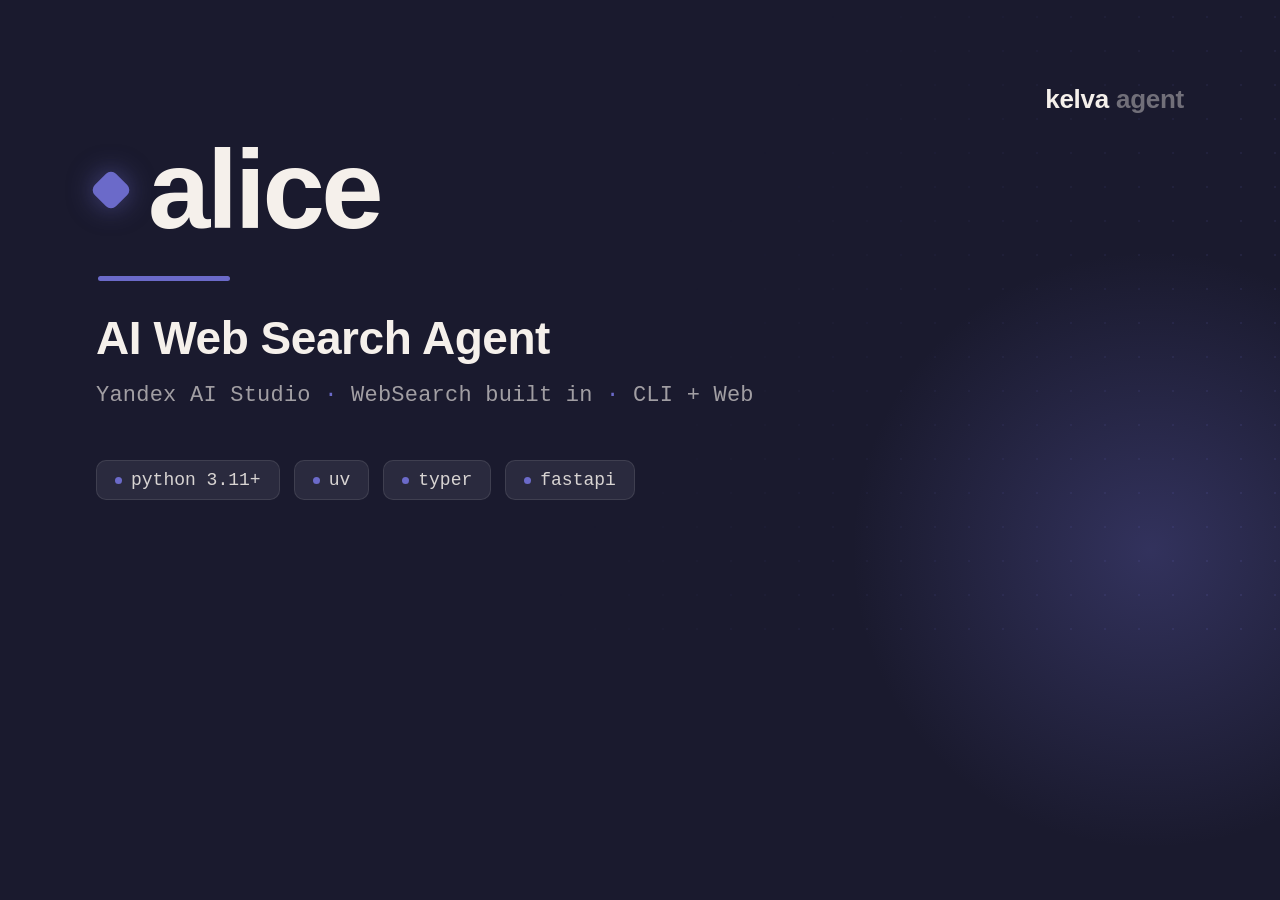
==== assets/social-preview.html @ a9f425ef "chore: Kelva rebrand — new social preview + README - Regenerate social-preview.png as a Kelva-brande" ====
<!DOCTYPE html>
<html lang="en">
<head>
<meta charset="UTF-8" />
<style>
  /* Kelva self-hosted fonts — absolute file:// paths so Chrome headless loads them at render time. */
  @font-face {
    font-family: 'LINE Seed JP';
    font-weight: 400; font-style: normal; font-display: block;
    src: url('file:///D:/Downloads/SynologyDrive/kelvatech/SharedWorkspace/assets/fonts/lineseed/lineseedjp-400-latin.woff2') format('woff2');
  }
  @font-face {
    font-family: 'LINE Seed JP';
    font-weight: 700; font-style: normal; font-display: block;
    src: url('file:///D:/Downloads/SynologyDrive/kelvatech/SharedWorkspace/assets/fonts/lineseed/lineseedjp-700-latin.woff2') format('woff2');
  }
  @font-face {
    font-family: 'LINE Seed JP';
    font-weight: 800; font-style: normal; font-display: block;
    src: url('file:///D:/Downloads/SynologyDrive/kelvatech/SharedWorkspace/assets/fonts/lineseed/lineseedjp-800-latin.woff2') format('woff2');
  }
  @font-face {
    font-family: 'JetBrains Mono';
    font-weight: 400; font-style: normal; font-display: block;
    src: url('file:///D:/Downloads/SynologyDrive/kelvatech/SharedWorkspace/assets/fonts/lineseed/jetbrainsmono-400-latin-fs.woff2') format('woff2');
  }
  @font-face {
    font-family: 'JetBrains Mono';
    font-weight: 500; font-style: normal; font-display: block;
    src: url('file:///D:/Downloads/SynologyDrive/kelvatech/SharedWorkspace/assets/fonts/lineseed/jetbrainsmono-500-latin-fs.woff2') format('woff2');
  }
  @font-face {
    font-family: 'JetBrains Mono';
    font-weight: 600; font-style: normal; font-display: block;
    src: url('file:///D:/Downloads/SynologyDrive/kelvatech/SharedWorkspace/assets/fonts/lineseed/jetbrainsmono-600-latin-fs.woff2') format('woff2');
  }

  * { margin: 0; padding: 0; box-sizing: border-box; }

  :root {
    --charcoal: #1A1A2E;
    --charcoal-soft: #2A2A3E;
    --cream: #F5F0EB;
    --indigo: #6B6AC9;
  }

  html, body { width: 1280px; height: 640px; }

  body {
    background: var(--charcoal);
    color: var(--cream);
    font-family: 'LINE Seed JP', sans-serif;
    position: relative;
    overflow: hidden;
  }

  /* Faint geometric dot-grid — infrastructure aesthetic, no AI clichés. */
  .grid {
    position: absolute; inset: 0;
    background-image: radial-gradient(circle, rgba(107,106,201,0.16) 1.4px, transparent 1.4px);
    background-size: 34px 34px;
    -webkit-mask-image: linear-gradient(115deg, transparent 52%, #000 100%);
    mask-image: linear-gradient(115deg, transparent 52%, #000 100%);
  }
  /* Soft indigo glow anchored bottom-right. */
  .glow {
    position: absolute; right: -180px; bottom: -220px;
    width: 620px; height: 620px; border-radius: 50%;
    background: radial-gradient(circle, rgba(107,106,201,0.30) 0%, rgba(107,106,201,0) 68%);
  }

  .frame {
    position: relative; z-index: 2;
    width: 100%; height: 100%;
    padding: 84px 96px;
    display: flex; flex-direction: column; justify-content: center;
  }

  .mark { display: flex; align-items: center; gap: 22px; margin-bottom: 10px; }
  .diamond {
    width: 30px; height: 30px; transform: rotate(45deg);
    background: var(--indigo);
    border-radius: 7px;
    box-shadow: 0 0 26px rgba(107,106,201,0.55);
  }
  .wordmark {
    font-weight: 800; font-size: 112px; line-height: 0.9;
    letter-spacing: -0.03em; color: var(--cream);
  }
  .rule {
    width: 132px; height: 5px; border-radius: 3px;
    background: var(--indigo); margin: 26px 0 30px 2px;
  }
  .tagline {
    font-weight: 700; font-size: 46px; letter-spacing: -0.01em;
    color: var(--cream);
  }
  .subtitle {
    font-family: 'JetBrains Mono', monospace; font-weight: 400;
    font-size: 22px; letter-spacing: 0.01em;
    color: rgba(245,240,235,0.62); margin-top: 18px;
  }
  .subtitle .accent { color: var(--indigo); }

  .chips {
    display: flex; gap: 14px; margin-top: 52px;
    font-family: 'JetBrains Mono', monospace; font-weight: 500; font-size: 18px;
  }
  .chip {
    display: flex; align-items: center; gap: 9px;
    padding: 9px 18px; border-radius: 10px;
    background: var(--charcoal-soft);
    border: 1px solid rgba(245,240,235,0.10);
    color: rgba(245,240,235,0.86);
  }
  .chip .dot { width: 7px; height: 7px; border-radius: 50%; background: var(--indigo); }

  /* Master-brand tie: small kelva wordmark, top-right. */
  .kelva {
    position: absolute; top: 84px; right: 96px; z-index: 2;
    font-family: 'LINE Seed JP', sans-serif; font-weight: 700; font-size: 26px;
    letter-spacing: -0.01em; color: rgba(245,240,235,0.40);
  }
  .kelva b { color: var(--cream); font-weight: 800; }
</style>
</head>
<body>
  <div class="grid"></div>
  <div class="glow"></div>
  <div class="kelva"><b>kelva</b> agent</div>

  <div class="frame">
    <div class="mark">
      <div class="diamond"></div>
      <div class="wordmark">alice</div>
    </div>
    <div class="rule"></div>
    <div class="tagline">AI Web Search Agent</div>
    <div class="subtitle">Yandex AI Studio <span class="accent">·</span> WebSearch built in <span class="accent">·</span> CLI + Web</div>

    <div class="chips">
      <div class="chip"><span class="dot"></span>python 3.11+</div>
      <div class="chip"><span class="dot"></span>uv</div>
      <div class="chip"><span class="dot"></span>typer</div>
      <div class="chip"><span class="dot"></span>fastapi</div>
    </div>
  </div>
</body>
</html>
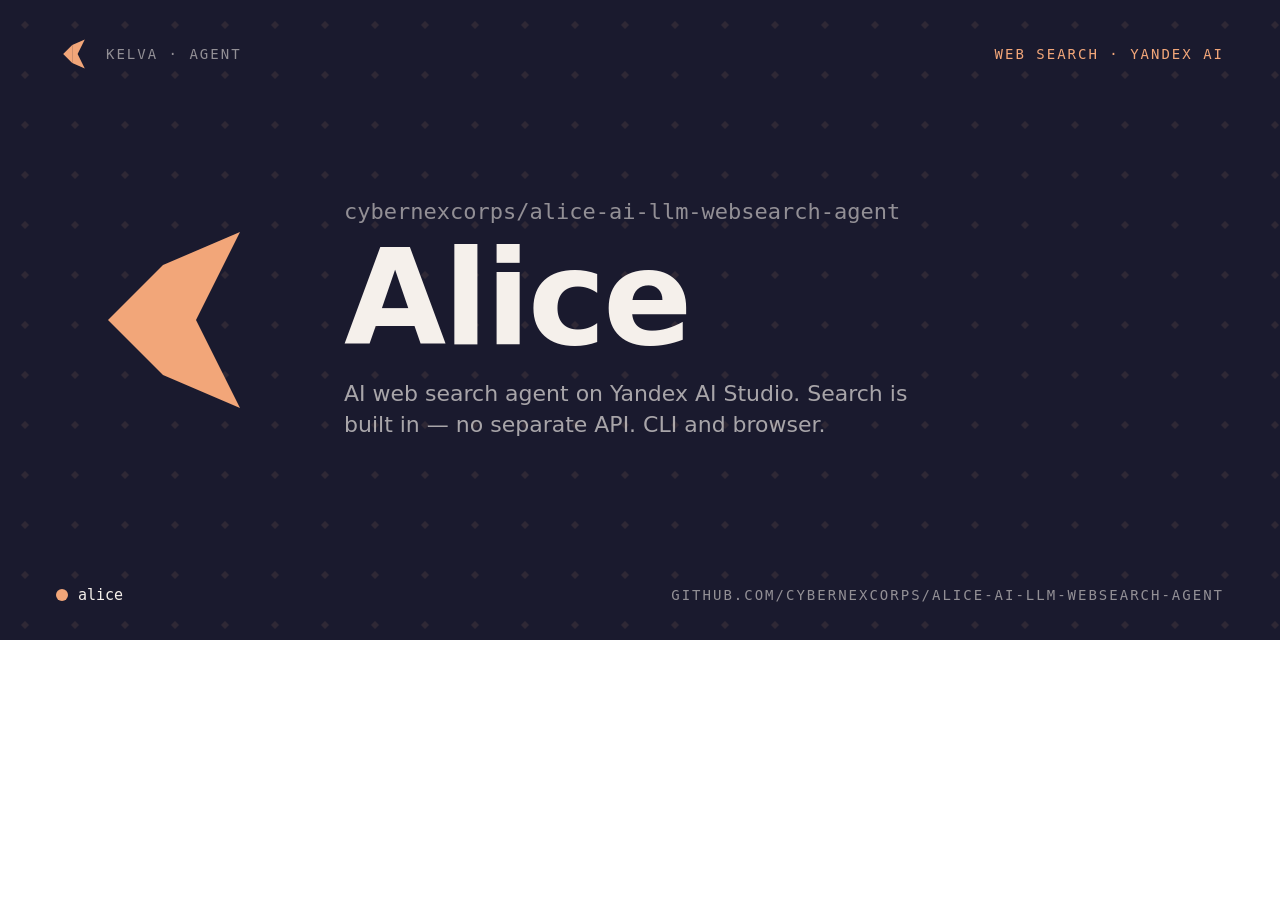
==== commit 6368984b: "fix(brand): rebuild social preview from official Kelva design bundle Prior card used a plain diamond" ====
--- a/assets/social-preview.html
+++ b/assets/social-preview.html
@@ -3,7 +3,8 @@
 <head>
 <meta charset="UTF-8" />
 <style>
-  /* Kelva self-hosted fonts — absolute file:// paths so Chrome headless loads them at render time. */
+  /* Kelva self-hosted fonts — absolute file:// paths so Chrome headless loads them at render time.
+     The brand design files (github-social-app.jsx, lockups-app.jsx) render in LINE Seed JP. */
   @font-face {
     font-family: 'LINE Seed JP';
     font-weight: 400; font-style: normal; font-display: block;
@@ -15,11 +16,6 @@
     src: url('file:///D:/Downloads/SynologyDrive/kelvatech/SharedWorkspace/assets/fonts/lineseed/lineseedjp-700-latin.woff2') format('woff2');
   }
   @font-face {
-    font-family: 'LINE Seed JP';
-    font-weight: 800; font-style: normal; font-display: block;
-    src: url('file:///D:/Downloads/SynologyDrive/kelvatech/SharedWorkspace/assets/fonts/lineseed/lineseedjp-800-latin.woff2') format('woff2');
-  }
-  @font-face {
     font-family: 'JetBrains Mono';
     font-weight: 400; font-style: normal; font-display: block;
     src: url('file:///D:/Downloads/SynologyDrive/kelvatech/SharedWorkspace/assets/fonts/lineseed/jetbrainsmono-400-latin-fs.woff2') format('woff2');
@@ -29,120 +25,124 @@
     font-weight: 500; font-style: normal; font-display: block;
     src: url('file:///D:/Downloads/SynologyDrive/kelvatech/SharedWorkspace/assets/fonts/lineseed/jetbrainsmono-500-latin-fs.woff2') format('woff2');
   }
-  @font-face {
-    font-family: 'JetBrains Mono';
-    font-weight: 600; font-style: normal; font-display: block;
-    src: url('file:///D:/Downloads/SynologyDrive/kelvatech/SharedWorkspace/assets/fonts/lineseed/jetbrainsmono-600-latin-fs.woff2') format('woff2');
-  }
 
   * { margin: 0; padding: 0; box-sizing: border-box; }
 
   :root {
+    /* brand-spec.json tokens */
     --charcoal: #1A1A2E;
-    --charcoal-soft: #2A2A3E;
     --cream: #F5F0EB;
-    --indigo: #6B6AC9;
+    /* Alice's agent hue — Peach, per the Kelva Agent Sub-Brand System */
+    --agent: #F2A679;
+    --label-dark: rgba(245,240,235,0.55);
   }
 
   html, body { width: 1280px; height: 640px; }
 
   body {
-    background: var(--charcoal);
-    color: var(--cream);
-    font-family: 'LINE Seed JP', sans-serif;
-    position: relative;
-    overflow: hidden;
+    font-family: 'LINE Seed JP', 'Inter', ui-sans-serif, system-ui, sans-serif;
   }
 
-  /* Faint geometric dot-grid — infrastructure aesthetic, no AI clichés. */
-  .grid {
-    position: absolute; inset: 0;
-    background-image: radial-gradient(circle, rgba(107,106,201,0.16) 1.4px, transparent 1.4px);
-    background-size: 34px 34px;
-    -webkit-mask-image: linear-gradient(115deg, transparent 52%, #000 100%);
-    mask-image: linear-gradient(115deg, transparent 52%, #000 100%);
-  }
-  /* Soft indigo glow anchored bottom-right. */
-  .glow {
-    position: absolute; right: -180px; bottom: -220px;
-    width: 620px; height: 620px; border-radius: 50%;
-    background: radial-gradient(circle, rgba(107,106,201,0.30) 0%, rgba(107,106,201,0) 68%);
+  /* ── CardAgent · charcoal surface, agent-color accent (github-social-app.jsx) ── */
+  .card {
+    width: 1280px; height: 640px; position: relative; overflow: hidden;
+    background: var(--charcoal);
   }
 
-  .frame {
-    position: relative; z-index: 2;
-    width: 100%; height: 100%;
-    padding: 84px 96px;
-    display: flex; flex-direction: column; justify-content: center;
+  /* Rhombus dot pattern — agent color, opacity 0.10, 50px density (PatternBg) */
+  .pattern { position: absolute; inset: 0; pointer-events: none; }
+
+  .mono {
+    font-family: 'JetBrains Mono', ui-monospace, Menlo, monospace;
+  }
+  .mono-label {
+    font-family: 'JetBrains Mono', ui-monospace, Menlo, monospace;
+    font-size: 14px; letter-spacing: 2px; text-transform: uppercase;
   }
 
-  .mark { display: flex; align-items: center; gap: 22px; margin-bottom: 10px; }
-  .diamond {
-    width: 30px; height: 30px; transform: rotate(45deg);
-    background: var(--indigo);
-    border-radius: 7px;
-    box-shadow: 0 0 26px rgba(107,106,201,0.55);
+  /* top bar */
+  .top {
+    position: absolute; top: 0; left: 0; right: 0;
+    padding: 36px 56px; display: flex;
+    justify-content: space-between; align-items: center; z-index: 2;
   }
-  .wordmark {
-    font-weight: 800; font-size: 112px; line-height: 0.9;
-    letter-spacing: -0.03em; color: var(--cream);
+  .top-left { display: flex; align-items: center; gap: 14px; }
+  .role { color: var(--agent); }
+
+  /* body */
+  .body {
+    position: absolute; inset: 120px 56px 120px 64px;
+    display: flex; align-items: center; gap: 60px; z-index: 2;
   }
-  .rule {
-    width: 132px; height: 5px; border-radius: 3px;
-    background: var(--indigo); margin: 26px 0 30px 2px;
+  .col { flex: 1; min-width: 0; }
+  .repo-path { font-family: 'JetBrains Mono', ui-monospace, Menlo, monospace;
+    font-size: 22px; color: var(--label-dark); }
+  .title {
+    font-size: 132px; font-weight: 700; letter-spacing: -3px;
+    line-height: 0.95; color: var(--cream); margin: 12px 0 0;
   }
-  .tagline {
-    font-weight: 700; font-size: 46px; letter-spacing: -0.01em;
-    color: var(--cream);
+  .desc {
+    font-size: 22px; color: rgba(245,240,235,0.65);
+    margin-top: 18px; max-width: 600px; line-height: 1.4; font-weight: 400;
   }
-  .subtitle {
-    font-family: 'JetBrains Mono', monospace; font-weight: 400;
-    font-size: 22px; letter-spacing: 0.01em;
-    color: rgba(245,240,235,0.62); margin-top: 18px;
+
+  /* footer */
+  .footer {
+    position: absolute; bottom: 0; left: 0; right: 0;
+    padding: 36px 56px; display: flex;
+    justify-content: space-between; align-items: center; z-index: 2;
   }
-  .subtitle .accent { color: var(--indigo); }
-
-  .chips {
-    display: flex; gap: 14px; margin-top: 52px;
-    font-family: 'JetBrains Mono', monospace; font-weight: 500; font-size: 18px;
-  }
-  .chip {
-    display: flex; align-items: center; gap: 9px;
-    padding: 9px 18px; border-radius: 10px;
-    background: var(--charcoal-soft);
-    border: 1px solid rgba(245,240,235,0.10);
-    color: rgba(245,240,235,0.86);
-  }
-  .chip .dot { width: 7px; height: 7px; border-radius: 50%; background: var(--indigo); }
-
-  /* Master-brand tie: small kelva wordmark, top-right. */
-  .kelva {
-    position: absolute; top: 84px; right: 96px; z-index: 2;
-    font-family: 'LINE Seed JP', sans-serif; font-weight: 700; font-size: 26px;
-    letter-spacing: -0.01em; color: rgba(245,240,235,0.40);
-  }
-  .kelva b { color: var(--cream); font-weight: 800; }
+  .footer-left { display: flex; align-items: center; gap: 10px; }
+  .dot { width: 12px; height: 12px; border-radius: 999px; background: var(--agent); display: inline-block; }
+  .footer-name { font-family: 'JetBrains Mono', ui-monospace, Menlo, monospace;
+    font-size: 15px; color: var(--cream); }
 </style>
 </head>
 <body>
-  <div class="grid"></div>
-  <div class="glow"></div>
-  <div class="kelva"><b>kelva</b> agent</div>
+  <div class="card">
+    <!-- Rhombus dot pattern -->
+    <svg class="pattern" viewBox="0 0 1280 640" width="100%" height="100%" preserveAspectRatio="none">
+      <defs>
+        <pattern id="rhombus" width="50" height="50" patternUnits="userSpaceOnUse">
+          <path d="M 25 21 L 29 25 L 25 29 L 21 25 Z" fill="#F2A679" opacity="0.10" />
+        </pattern>
+      </defs>
+      <rect width="1280" height="640" fill="url(#rhombus)" />
+    </svg>
 
-  <div class="frame">
-    <div class="mark">
-      <div class="diamond"></div>
-      <div class="wordmark">alice</div>
+    <!-- top bar -->
+    <div class="top">
+      <div class="top-left">
+        <!-- KMark · offset-rhombus, agent fill -->
+        <svg viewBox="0 0 100 100" width="36" height="36" style="display:block">
+          <path d="M 20 50 L 45 25 L 45 75 Z" fill="#F2A679" />
+          <path d="M 45 25 L 80 10 L 60 50 L 80 90 L 45 75 Z" fill="#F2A679" />
+        </svg>
+        <span class="mono-label" style="color:var(--label-dark)">kelva &middot; agent</span>
+      </div>
+      <span class="mono-label role">Web search &middot; Yandex AI</span>
     </div>
-    <div class="rule"></div>
-    <div class="tagline">AI Web Search Agent</div>
-    <div class="subtitle">Yandex AI Studio <span class="accent">·</span> WebSearch built in <span class="accent">·</span> CLI + Web</div>
 
-    <div class="chips">
-      <div class="chip"><span class="dot"></span>python 3.11+</div>
-      <div class="chip"><span class="dot"></span>uv</div>
-      <div class="chip"><span class="dot"></span>typer</div>
-      <div class="chip"><span class="dot"></span>fastapi</div>
+    <!-- body -->
+    <div class="body">
+      <svg viewBox="0 0 100 100" width="220" height="220" style="display:block;flex-shrink:0">
+        <path d="M 20 50 L 45 25 L 45 75 Z" fill="#F2A679" />
+        <path d="M 45 25 L 80 10 L 60 50 L 80 90 L 45 75 Z" fill="#F2A679" />
+      </svg>
+      <div class="col">
+        <div class="repo-path">cybernexcorps/alice-ai-llm-websearch-agent</div>
+        <h1 class="title">Alice</h1>
+        <div class="desc">AI web search agent on Yandex AI Studio. Search is built in &mdash; no separate API. CLI and browser.</div>
+      </div>
+    </div>
+
+    <!-- footer -->
+    <div class="footer">
+      <div class="footer-left">
+        <span class="dot"></span>
+        <span class="footer-name">alice</span>
+      </div>
+      <span class="mono-label" style="color:var(--label-dark)">github.com/cybernexcorps/alice-ai-llm-websearch-agent</span>
     </div>
   </div>
 </body>
